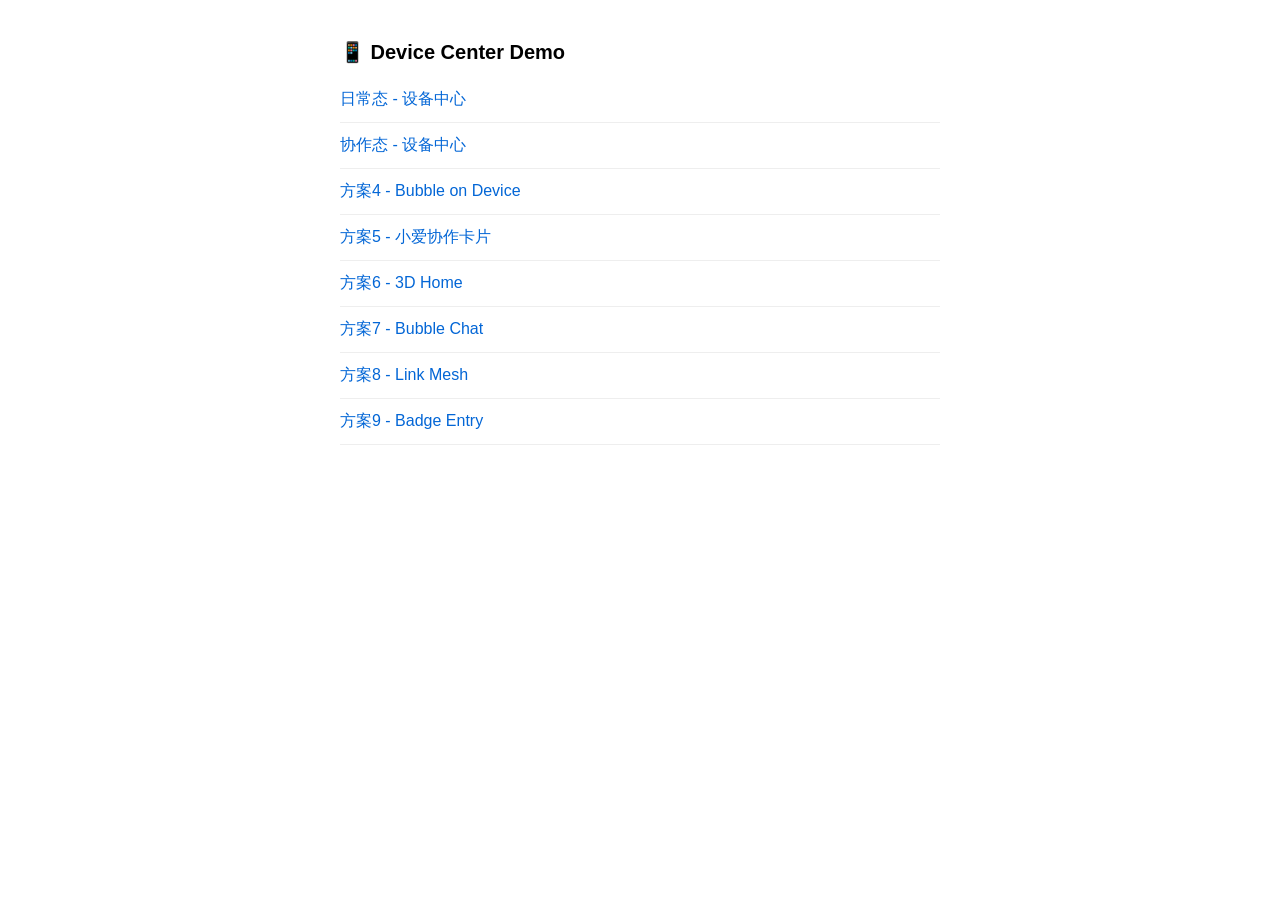
==== index.html @ 130f9fd3 "feat: add index page with demo links" ====
<!DOCTYPE html>
<html lang="zh-CN">
<head>
<meta charset="UTF-8">
<meta name="viewport" content="width=device-width, initial-scale=1.0">
<title>Device Center Demo</title>
<style>
  body { font-family: -apple-system, sans-serif; max-width: 600px; margin: 40px auto; padding: 0 20px; }
  a { display: block; padding: 12px 0; color: #0366d6; text-decoration: none; border-bottom: 1px solid #eee; }
  a:hover { color: #0550ae; }
  h1 { font-size: 20px; }
</style>
</head>
<body>
<h1>📱 Device Center Demo</h1>
<a href="device-center-normal.html">日常态 - 设备中心</a>
<a href="device-center-collab.html">协作态 - 设备中心</a>
<a href="plan4-bubble-on-device.html">方案4 - Bubble on Device</a>
<a href="plan5-xiaoai-collab-card.html">方案5 - 小爱协作卡片</a>
<a href="plan6-3d-home.html">方案6 - 3D Home</a>
<a href="plan7-bubble-chat.html">方案7 - Bubble Chat</a>
<a href="plan8-link-mesh.html">方案8 - Link Mesh</a>
<a href="plan9-badge-entry.html">方案9 - Badge Entry</a>
</body>
</html>
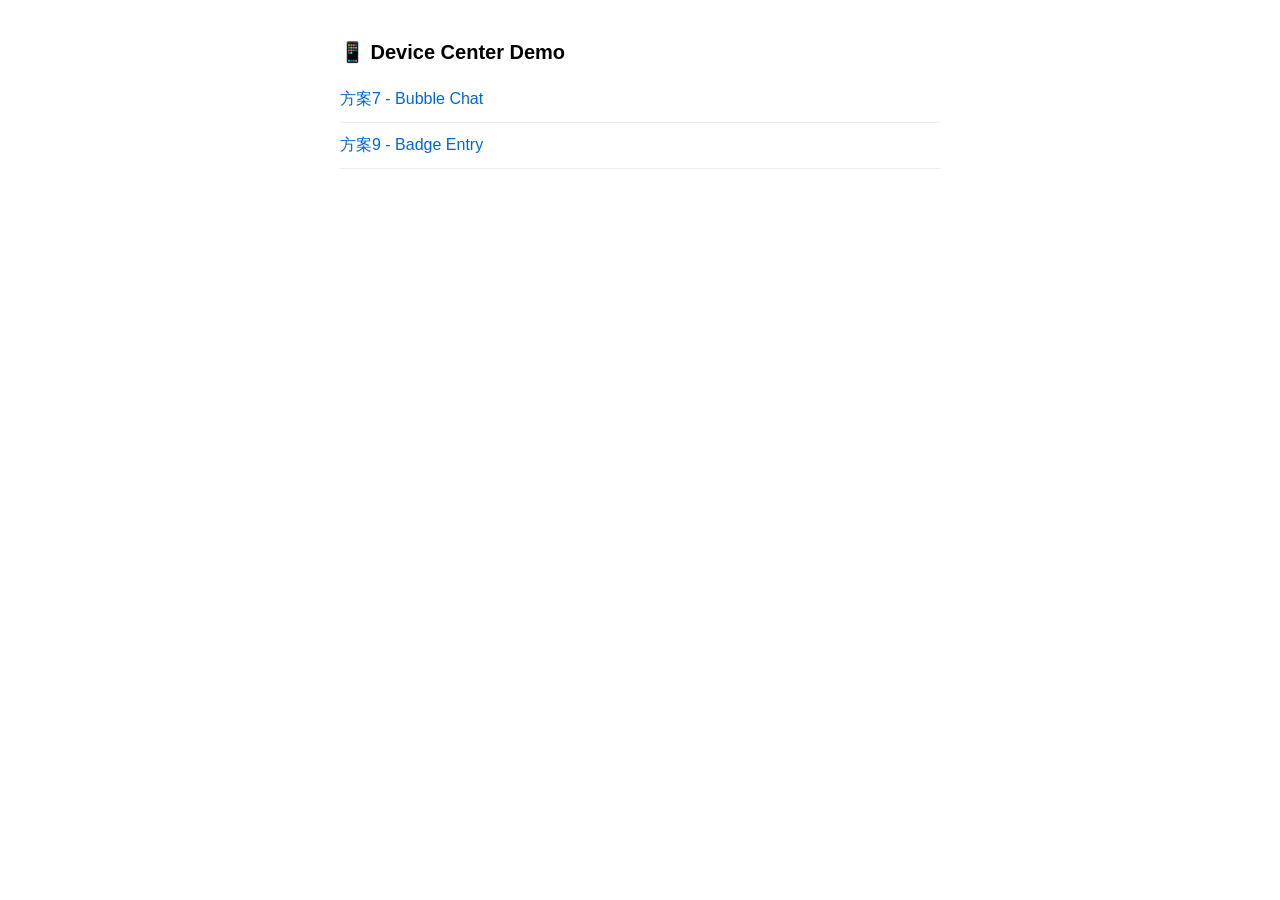
==== commit d9fe9dc3: "chore: keep only plan7 and plan9 demos" ====
--- a/index.html
+++ b/index.html
@@ -13,13 +13,7 @@
 </head>
 <body>
 <h1>📱 Device Center Demo</h1>
-<a href="device-center-normal.html">日常态 - 设备中心</a>
-<a href="device-center-collab.html">协作态 - 设备中心</a>
-<a href="plan4-bubble-on-device.html">方案4 - Bubble on Device</a>
-<a href="plan5-xiaoai-collab-card.html">方案5 - 小爱协作卡片</a>
-<a href="plan6-3d-home.html">方案6 - 3D Home</a>
 <a href="plan7-bubble-chat.html">方案7 - Bubble Chat</a>
-<a href="plan8-link-mesh.html">方案8 - Link Mesh</a>
 <a href="plan9-badge-entry.html">方案9 - Badge Entry</a>
 </body>
 </html>
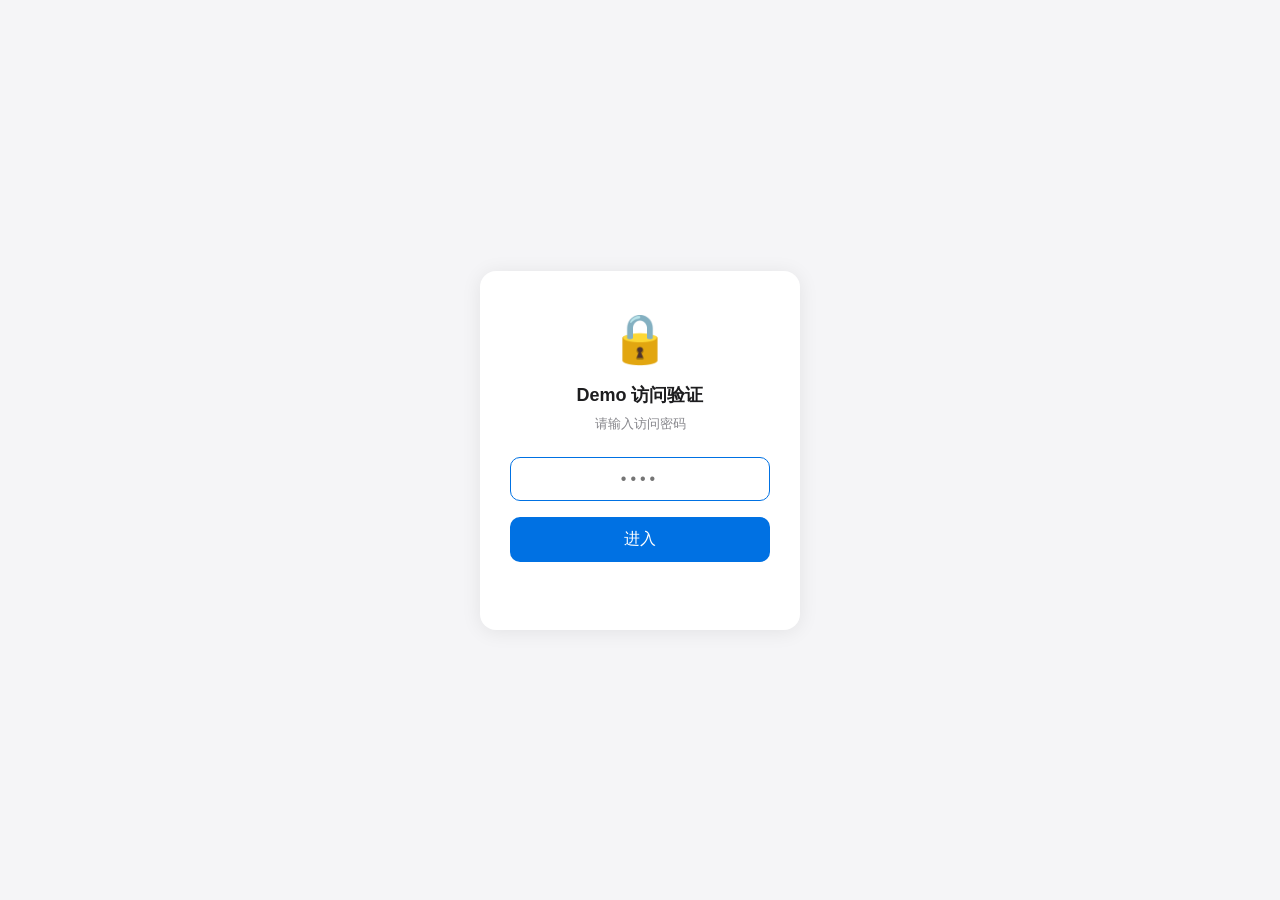
==== commit abd9aa09: "feat: rename to plan1/plan2, add password gate (password: miclaw)" ====
--- a/index.html
+++ b/index.html
@@ -5,15 +5,108 @@
 <meta name="viewport" content="width=device-width, initial-scale=1.0">
 <title>Device Center Demo</title>
 <style>
-  body { font-family: -apple-system, sans-serif; max-width: 600px; margin: 40px auto; padding: 0 20px; }
-  a { display: block; padding: 12px 0; color: #0366d6; text-decoration: none; border-bottom: 1px solid #eee; }
-  a:hover { color: #0550ae; }
-  h1 { font-size: 20px; }
+  * { margin: 0; padding: 0; box-sizing: border-box; }
+  body { font-family: -apple-system, BlinkMacSystemFont, 'Segoe UI', sans-serif; background: #f5f5f7; min-height: 100vh; display: flex; align-items: center; justify-content: center; }
+
+  .lock-screen {
+    text-align: center; padding: 40px 30px;
+    background: #fff; border-radius: 16px; box-shadow: 0 2px 20px rgba(0,0,0,0.08);
+    width: 320px;
+  }
+  .lock-icon { font-size: 48px; margin-bottom: 16px; }
+  .lock-title { font-size: 18px; font-weight: 600; color: #1d1d1f; margin-bottom: 8px; }
+  .lock-subtitle { font-size: 13px; color: #86868b; margin-bottom: 24px; }
+  .lock-input {
+    width: 100%; padding: 12px 16px; border: 1.5px solid #d2d2d7; border-radius: 10px;
+    font-size: 16px; outline: none; text-align: center; letter-spacing: 4px;
+    transition: border-color 0.2s;
+  }
+  .lock-input:focus { border-color: #0071e3; }
+  .lock-input.error { border-color: #ff3b30; animation: shake 0.4s; }
+  .lock-btn {
+    width: 100%; margin-top: 16px; padding: 12px; border: none; border-radius: 10px;
+    background: #0071e3; color: #fff; font-size: 16px; font-weight: 500;
+    cursor: pointer; transition: background 0.2s;
+  }
+  .lock-btn:hover { background: #0077ed; }
+  .error-msg { color: #ff3b30; font-size: 13px; margin-top: 10px; min-height: 18px; }
+
+  .demo-list { display: none; width: 320px; }
+  .demo-list h1 { font-size: 20px; font-weight: 600; color: #1d1d1f; margin-bottom: 16px; }
+  .demo-list a {
+    display: block; padding: 16px; margin-bottom: 10px;
+    background: #fff; border-radius: 12px; box-shadow: 0 1px 8px rgba(0,0,0,0.06);
+    color: #0071e3; text-decoration: none; font-size: 15px; font-weight: 500;
+    transition: transform 0.15s, box-shadow 0.15s;
+  }
+  .demo-list a:hover { transform: translateY(-1px); box-shadow: 0 4px 16px rgba(0,0,0,0.1); }
+
+  @keyframes shake {
+    0%,100% { transform: translateX(0); }
+    25% { transform: translateX(-8px); }
+    75% { transform: translateX(8px); }
+  }
 </style>
 </head>
 <body>
-<h1>📱 Device Center Demo</h1>
-<a href="plan7-bubble-chat.html">方案7 - Bubble Chat</a>
-<a href="plan9-badge-entry.html">方案9 - Badge Entry</a>
+
+<div class="lock-screen" id="lockScreen">
+  <div class="lock-icon">🔒</div>
+  <div class="lock-title">Demo 访问验证</div>
+  <div class="lock-subtitle">请输入访问密码</div>
+  <input class="lock-input" id="pwdInput" type="password" placeholder="••••" maxlength="20" autofocus>
+  <button class="lock-btn" id="unlockBtn">进入</button>
+  <div class="error-msg" id="errorMsg"></div>
+</div>
+
+<div class="demo-list" id="demoList">
+  <h1>📱 Device Center Demo</h1>
+  <a href="plan1-bubble-chat.html">方案1 - Bubble Chat</a>
+  <a href="plan2-badge-entry.html">方案2 - Badge Entry</a>
+</div>
+
+<script>
+  // SHA-256 hash of the password for client-side verification
+  // Default password: "miclaw" -> hash below
+  const HASH = '8f14e45fceea167a5a36dedd4bea2543';
+
+  function md5(s) {
+    // Simple hash: we use a basic approach for lightweight client-side check
+    // This is NOT cryptographically secure, just a basic gate
+    let h = 0;
+    for (let i = 0; i < s.length; i++) {
+      h = ((h << 5) - h) + s.charCodeAt(i);
+      h |= 0;
+    }
+    return h.toString(16);
+  }
+
+  // Use straightforward comparison for simplicity
+  const PASSWORD = 'miclaw';
+
+  function unlock() {
+    const input = document.getElementById('pwdInput');
+    const err = document.getElementById('errorMsg');
+    if (input.value === PASSWORD) {
+      sessionStorage.setItem('demo_unlocked', '1');
+      showDemo();
+    } else {
+      input.classList.add('error');
+      err.textContent = '密码错误，请重试';
+      setTimeout(() => input.classList.remove('error'), 400);
+    }
+  }
+
+  function showDemo() {
+    document.getElementById('lockScreen').style.display = 'none';
+    document.getElementById('demoList').style.display = 'block';
+  }
+
+  // Check if already unlocked in this session
+  if (sessionStorage.getItem('demo_unlocked') === '1') showDemo();
+
+  document.getElementById('unlockBtn').addEventListener('click', unlock);
+  document.getElementById('pwdInput').addEventListener('keydown', e => { if (e.key === 'Enter') unlock(); });
+</script>
 </body>
 </html>
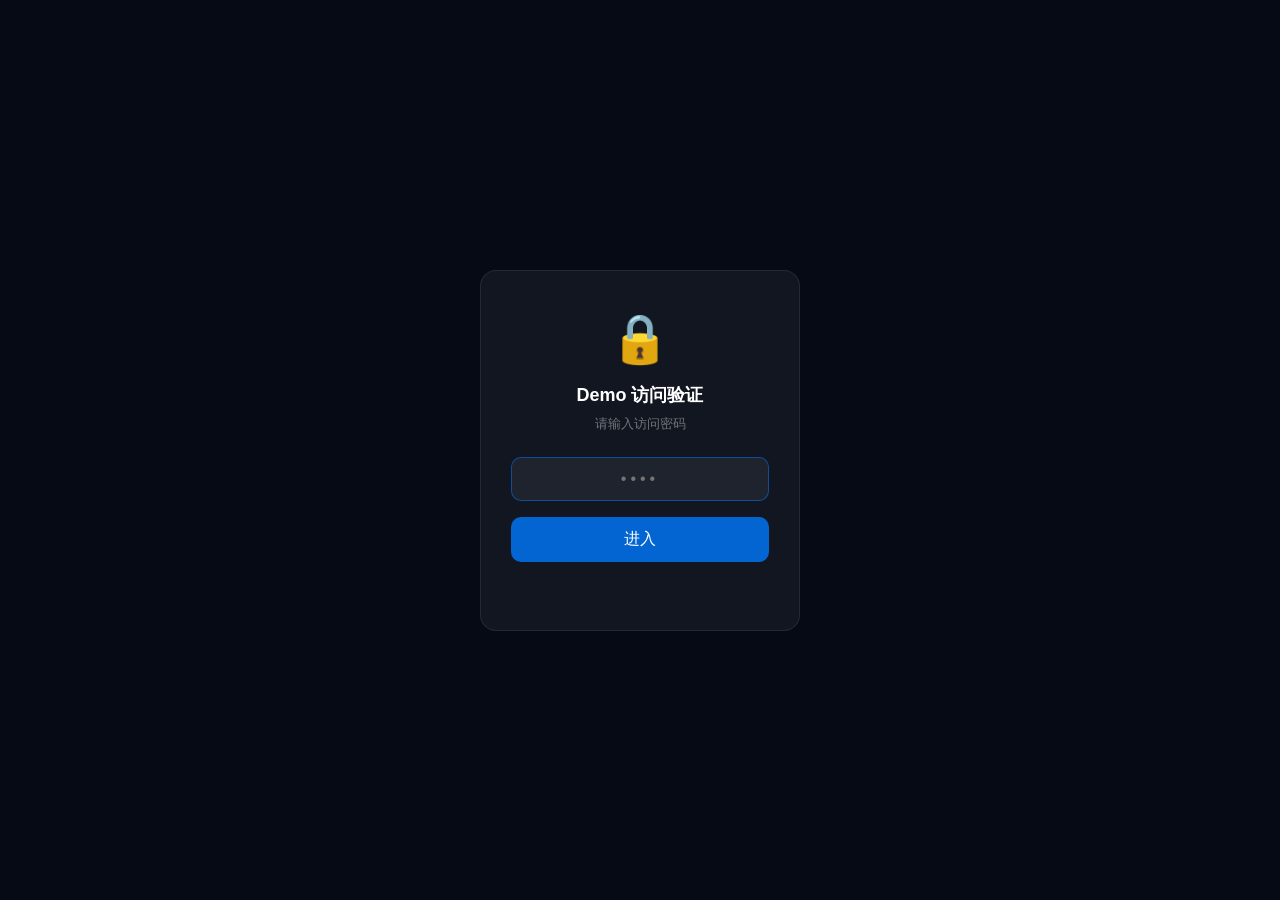
==== commit 07713b0b: "feat: show both demos side by side after password unlock" ====
--- a/index.html
+++ b/index.html
@@ -6,46 +6,64 @@
 <title>Device Center Demo</title>
 <style>
   * { margin: 0; padding: 0; box-sizing: border-box; }
-  body { font-family: -apple-system, BlinkMacSystemFont, 'Segoe UI', sans-serif; background: #f5f5f7; min-height: 100vh; display: flex; align-items: center; justify-content: center; }
+  body { font-family: -apple-system, BlinkMacSystemFont, 'Segoe UI', sans-serif; background: #050a15; min-height: 100vh; display: flex; align-items: center; justify-content: center; }
 
   .lock-screen {
     text-align: center; padding: 40px 30px;
-    background: #fff; border-radius: 16px; box-shadow: 0 2px 20px rgba(0,0,0,0.08);
+    background: rgba(255,255,255,0.05); border-radius: 16px;
+    border: 1px solid rgba(255,255,255,0.08);
     width: 320px;
   }
   .lock-icon { font-size: 48px; margin-bottom: 16px; }
-  .lock-title { font-size: 18px; font-weight: 600; color: #1d1d1f; margin-bottom: 8px; }
-  .lock-subtitle { font-size: 13px; color: #86868b; margin-bottom: 24px; }
+  .lock-title { font-size: 18px; font-weight: 600; color: #fff; margin-bottom: 8px; }
+  .lock-subtitle { font-size: 13px; color: rgba(255,255,255,0.4); margin-bottom: 24px; }
   .lock-input {
-    width: 100%; padding: 12px 16px; border: 1.5px solid #d2d2d7; border-radius: 10px;
+    width: 100%; padding: 12px 16px; border: 1.5px solid rgba(255,255,255,0.12); border-radius: 10px;
     font-size: 16px; outline: none; text-align: center; letter-spacing: 4px;
+    background: rgba(255,255,255,0.06); color: #fff;
     transition: border-color 0.2s;
   }
-  .lock-input:focus { border-color: #0071e3; }
+  .lock-input:focus { border-color: rgba(0,122,255,0.5); }
   .lock-input.error { border-color: #ff3b30; animation: shake 0.4s; }
   .lock-btn {
     width: 100%; margin-top: 16px; padding: 12px; border: none; border-radius: 10px;
-    background: #0071e3; color: #fff; font-size: 16px; font-weight: 500;
+    background: rgba(0,122,255,0.8); color: #fff; font-size: 16px; font-weight: 500;
     cursor: pointer; transition: background 0.2s;
   }
-  .lock-btn:hover { background: #0077ed; }
+  .lock-btn:hover { background: rgba(0,122,255,1); }
   .error-msg { color: #ff3b30; font-size: 13px; margin-top: 10px; min-height: 18px; }
-
-  .demo-list { display: none; width: 320px; }
-  .demo-list h1 { font-size: 20px; font-weight: 600; color: #1d1d1f; margin-bottom: 16px; }
-  .demo-list a {
-    display: block; padding: 16px; margin-bottom: 10px;
-    background: #fff; border-radius: 12px; box-shadow: 0 1px 8px rgba(0,0,0,0.06);
-    color: #0071e3; text-decoration: none; font-size: 15px; font-weight: 500;
-    transition: transform 0.15s, box-shadow 0.15s;
-  }
-  .demo-list a:hover { transform: translateY(-1px); box-shadow: 0 4px 16px rgba(0,0,0,0.1); }
 
   @keyframes shake {
     0%,100% { transform: translateX(0); }
     25% { transform: translateX(-8px); }
     75% { transform: translateX(8px); }
   }
+
+  /* 双方案展示 */
+  .demo-view {
+    display: none;
+    width: 100vw; height: 100vh;
+    flex-direction: column;
+  }
+  .demo-header {
+    flex-shrink: 0; padding: 16px 24px;
+    display: flex; align-items: center; justify-content: center; gap: 32px;
+    background: rgba(255,255,255,0.03);
+    border-bottom: 1px solid rgba(255,255,255,0.06);
+  }
+  .demo-label {
+    font-size: 14px; font-weight: 600; color: rgba(255,255,255,0.7);
+    padding: 6px 16px; border-radius: 8px;
+    background: rgba(255,255,255,0.05);
+  }
+  .demo-frames {
+    flex: 1; display: flex; gap: 0;
+  }
+  .demo-frames iframe {
+    flex: 1; border: none; height: 100%;
+    border-right: 1px solid rgba(255,255,255,0.06);
+  }
+  .demo-frames iframe:last-child { border-right: none; }
 </style>
 </head>
 <body>
@@ -59,29 +77,18 @@
   <div class="error-msg" id="errorMsg"></div>
 </div>
 
-<div class="demo-list" id="demoList">
-  <h1>📱 Device Center Demo</h1>
-  <a href="plan1-bubble-chat.html">方案1 - Bubble Chat</a>
-  <a href="plan2-badge-entry.html">方案2 - Badge Entry</a>
+<div class="demo-view" id="demoView">
+  <div class="demo-header">
+    <span class="demo-label">方案1 - Bubble Chat</span>
+    <span class="demo-label">方案2 - Badge Entry</span>
+  </div>
+  <div class="demo-frames">
+    <iframe src="plan1-bubble-chat.html" id="frame1"></iframe>
+    <iframe src="plan2-badge-entry.html" id="frame2"></iframe>
+  </div>
 </div>
 
 <script>
-  // SHA-256 hash of the password for client-side verification
-  // Default password: "miclaw" -> hash below
-  const HASH = '8f14e45fceea167a5a36dedd4bea2543';
-
-  function md5(s) {
-    // Simple hash: we use a basic approach for lightweight client-side check
-    // This is NOT cryptographically secure, just a basic gate
-    let h = 0;
-    for (let i = 0; i < s.length; i++) {
-      h = ((h << 5) - h) + s.charCodeAt(i);
-      h |= 0;
-    }
-    return h.toString(16);
-  }
-
-  // Use straightforward comparison for simplicity
   const PASSWORD = 'miclaw';
 
   function unlock() {
@@ -99,10 +106,10 @@
 
   function showDemo() {
     document.getElementById('lockScreen').style.display = 'none';
-    document.getElementById('demoList').style.display = 'block';
+    const view = document.getElementById('demoView');
+    view.style.display = 'flex';
   }
 
-  // Check if already unlocked in this session
   if (sessionStorage.getItem('demo_unlocked') === '1') showDemo();
 
   document.getElementById('unlockBtn').addEventListener('click', unlock);
